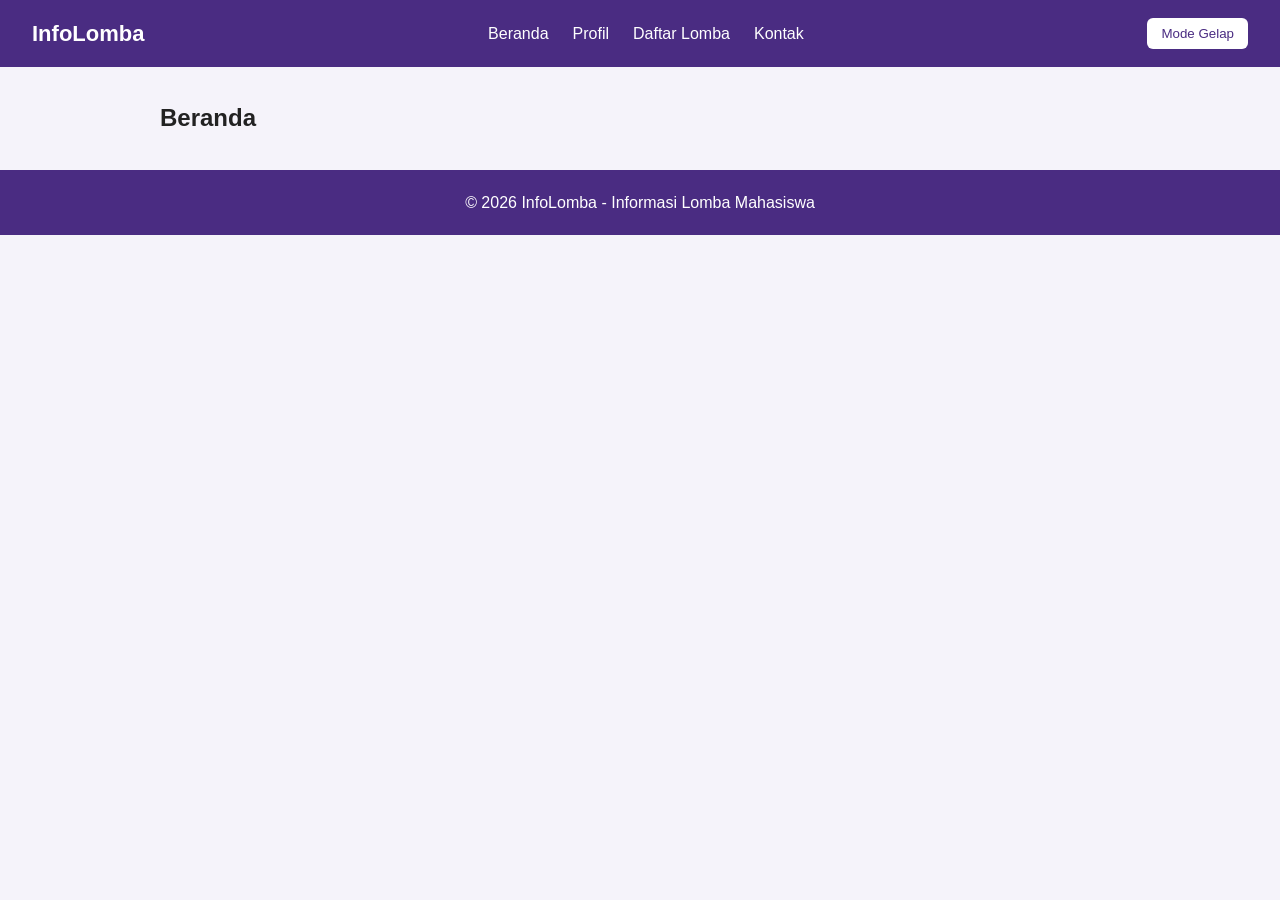
==== kegiatan.html @ 18b2b077 "Membuat kerangka project InfoLomba 4 halaman" ====
<!doctype html>
<html lang="id">
<head>
    <meta charset="UTF-8" />
    <meta name="viewport" content="width=device-width, initial-scale=1.0" />
    <title>Beranda | InfoLomba</title>
    <link rel="stylesheet" href="css/style.css" />
</head>
<body>
    <!-- Navbar -->
    <header class="navbar">
        <h1 class="logo">InfoLomba</h1>
        <nav>
            <ul class="menu">
                <li><a href="index.html">Beranda</a></li>
                <li><a href="profil.html">Profil</a></li>
                <li><a href="kegiatan.html">Daftar Lomba</a></li>
                <li><a href="kontak.html">Kontak</a></li>
            </ul>
        </nav>
        <button id="tombol-tema" type="button">Mode Gelap</button>
    </header>
    <!-- Konten utama -->
    <main>
        <h2>Beranda</h2>
        <!-- Isi halaman dikerjakan oleh anggota yang bertugas -->
    </main>
    <!-- Footer -->
    <footer>
        <p>&copy; 2026 InfoLomba - Informasi Lomba Mahasiswa</p>
    </footer>
    <script src="js/script.js"></script>
</body>
</html>
---- css/style.css ----
* { margin: 0; padding: 0; box-sizing: border-box; }
body {
    font-family: Arial, sans-serif;
    color: #222;
    background-color: #f5f3fa;
    line-height: 1.6;
}
/* ===== BAGIAN UMUM (Ketua) ===== */
.navbar {
    display: flex;
    justify-content: space-between;
    align-items: center;
    flex-wrap: wrap;
    gap: 12px;
    padding: 16px 32px;
    background-color: #4a2c82;
    color: white;
}
.logo { font-size: 22px; }
.menu { display: flex; gap: 24px; list-style: none; }
.menu a { color: white; text-decoration: none; }
.menu a:hover { text-decoration: underline; }
#tombol-tema {
    padding: 8px 14px;
    border: none;
    border-radius: 6px;
    background-color: white;
    color: #4a2c82;
    cursor: pointer;
}
main { max-width: 1000px; margin: 0 auto; padding: 32px 20px; }
.grid-card {
    display: grid;
    grid-template-columns: repeat(auto-fit, minmax(240px, 1fr));
    gap: 20px;
}
.card {
    background-color: white;
    border: 1px solid #ccc;
    border-radius: 8px;
    padding: 20px;
}
.card img { width: 100%; border-radius: 6px; margin-bottom: 10px; }
.card h3 { margin-bottom: 8px; }
.judul-seksi { margin: 28px 0 16px; }
footer {
    padding: 20px 32px;
    text-align: center;
    background-color: #4a2c82;
    color: white;
}
/* Mode gelap (dipasang oleh JavaScript) */
body.gelap { background-color: #14111c; color: #e8e8e8; }
body.gelap .card { background-color: #221d33; border-color: #3d3458; }
@media (max-width: 600px) {
    .navbar { flex-direction: column; }
    .menu { gap: 14px; flex-wrap: wrap; justify-content: center; }
}
/* ===== BAGIAN MAHASISWA 2 (Beranda) ===== */
/* ===== BAGIAN MAHASISWA 3 (Profil dan Daftar Lomba) ===== */
/* ===== BAGIAN MAHASISWA 4 (Kontak) ===== */
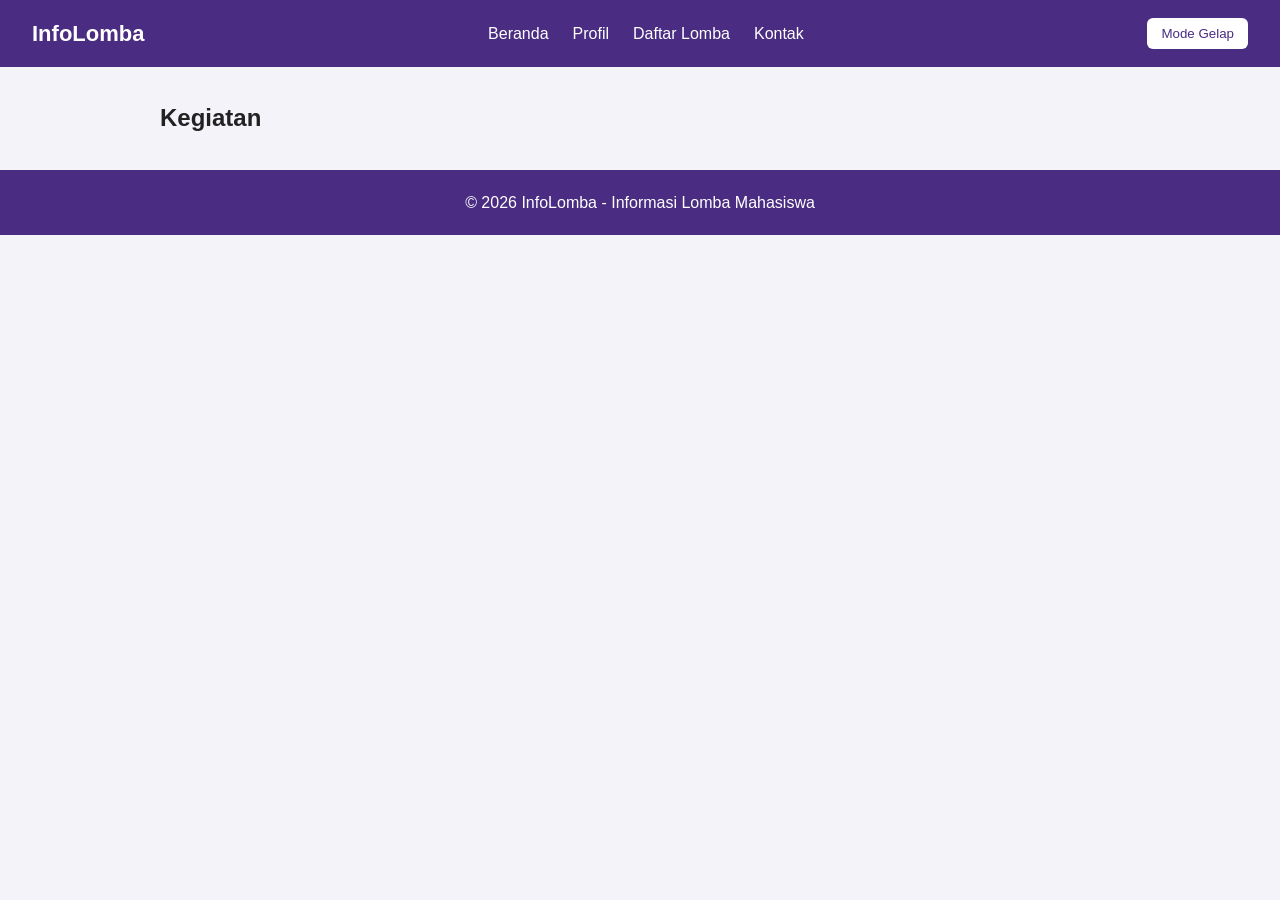
==== commit c1f56134: "Membuat kerangka project InfoLomba 4 halaman" ====
--- a/kegiatan.html
+++ b/kegiatan.html
@@ -3,7 +3,7 @@
 <head>
     <meta charset="UTF-8" />
     <meta name="viewport" content="width=device-width, initial-scale=1.0" />
-    <title>Beranda | InfoLomba</title>
+    <title>Kegiatan | InfoLomba</title>
     <link rel="stylesheet" href="css/style.css" />
 </head>
 <body>
@@ -22,7 +22,7 @@
     </header>
     <!-- Konten utama -->
     <main>
-        <h2>Beranda</h2>
+        <h2>Kegiatan</h2>
         <!-- Isi halaman dikerjakan oleh anggota yang bertugas -->
     </main>
     <!-- Footer -->
--- a/css/style.css
+++ b/css/style.css
@@ -57,5 +57,5 @@
     .menu { gap: 14px; flex-wrap: wrap; justify-content: center; }
 }
 /* ===== BAGIAN MAHASISWA 2 (Beranda) ===== */
-/* ===== BAGIAN MAHASISWA 3 (Profil dan Daftar Lomba) ===== */
+/* ===== BAGIAN MAHASISWA 3 (Profil dan Kegiatan) ===== */
 /* ===== BAGIAN MAHASISWA 4 (Kontak) ===== */
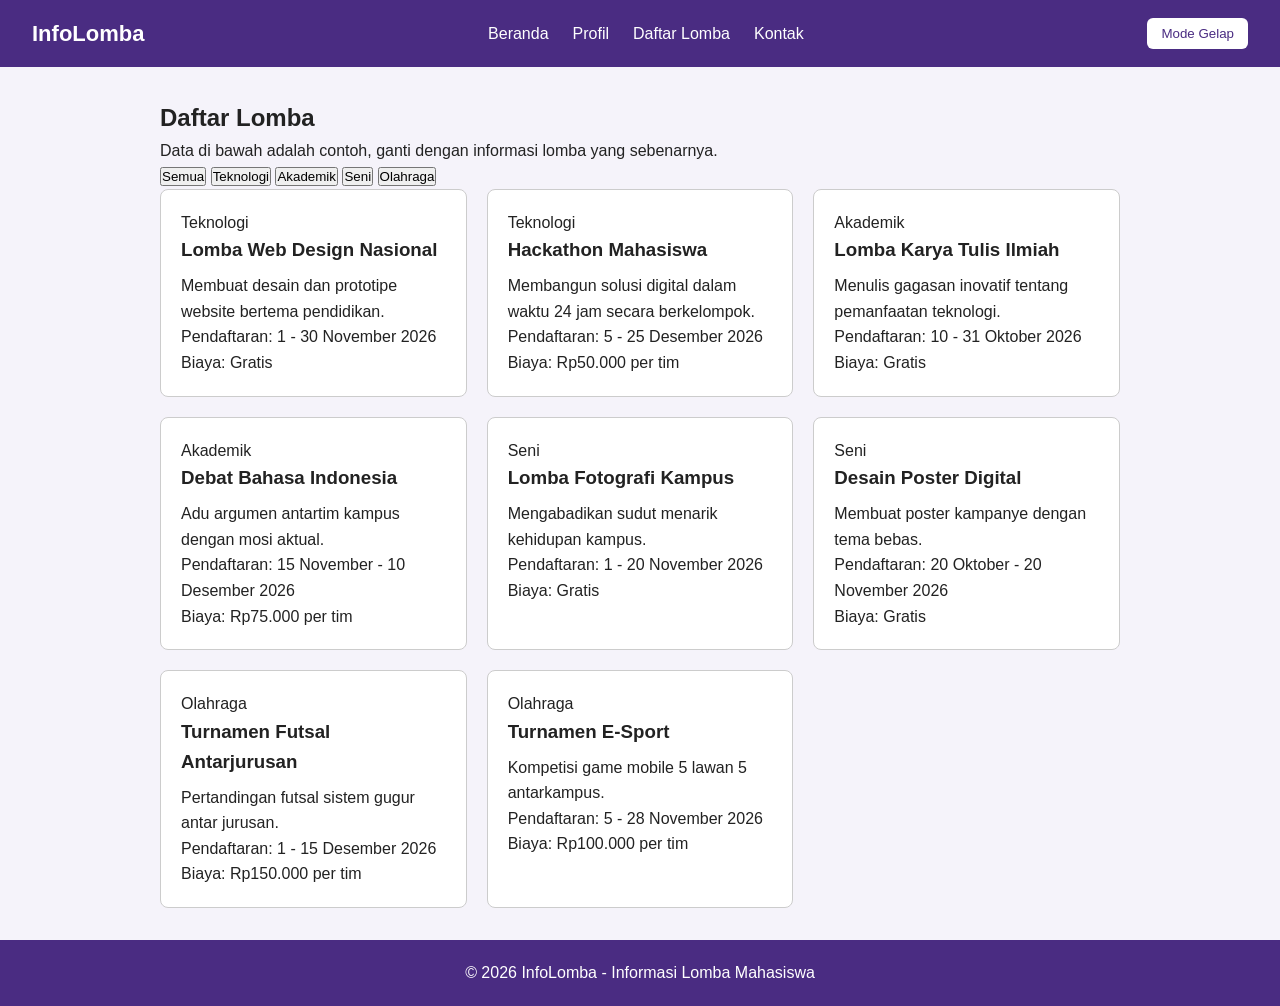
==== commit cb620dd0: "Membuat halaman daftar lomba" ====
--- a/kegiatan.html
+++ b/kegiatan.html
@@ -3,7 +3,7 @@
 <head>
     <meta charset="UTF-8" />
     <meta name="viewport" content="width=device-width, initial-scale=1.0" />
-    <title>Kegiatan | InfoLomba</title>
+    <title>Daftar Lomba | InfoLomba</title>
     <link rel="stylesheet" href="css/style.css" />
 </head>
 <body>
@@ -22,8 +22,73 @@
     </header>
     <!-- Konten utama -->
     <main>
-        <h2>Kegiatan</h2>
-        <!-- Isi halaman dikerjakan oleh anggota yang bertugas -->
+      <h2>Daftar Lomba</h2>
+      <p>Data di bawah adalah contoh, ganti dengan informasi lomba yang sebenarnya.</p>
+      <div class="filter">
+        <button type="button" class="tombol-filter aktif" data-kategori="semua">Semua</button>
+        <button type="button" class="tombol-filter" data-kategori="teknologi">Teknologi</button>
+        <button type="button" class="tombol-filter" data-kategori="akademik">Akademik</button>
+        <button type="button" class="tombol-filter" data-kategori="seni">Seni</button>
+        <button type="button" class="tombol-filter" data-kategori="olahraga">Olahraga</button>
+      </div>
+      <div class="grid-card">
+        <article class="card lomba" data-kategori="teknologi">
+          <span class="label">Teknologi</span>
+          <h3>Lomba Web Design Nasional</h3>
+          <p>Membuat desain dan prototipe website bertema pendidikan.</p>
+          <p class="info">Pendaftaran: 1 - 30 November 2026</p>
+          <p class="info">Biaya: Gratis</p>
+        </article>
+        <article class="card lomba" data-kategori="teknologi">
+          <span class="label">Teknologi</span>
+          <h3>Hackathon Mahasiswa</h3>
+          <p>Membangun solusi digital dalam waktu 24 jam secara berkelompok.</p>
+          <p class="info">Pendaftaran: 5 - 25 Desember 2026</p>
+          <p class="info">Biaya: Rp50.000 per tim</p>
+        </article>
+        <article class="card lomba" data-kategori="akademik">
+          <span class="label">Akademik</span>
+          <h3>Lomba Karya Tulis Ilmiah</h3>
+          <p>Menulis gagasan inovatif tentang pemanfaatan teknologi.</p>
+          <p class="info">Pendaftaran: 10 - 31 Oktober 2026</p>
+          <p class="info">Biaya: Gratis</p>
+        </article>
+        <article class="card lomba" data-kategori="akademik">
+          <span class="label">Akademik</span>
+          <h3>Debat Bahasa Indonesia</h3>
+          <p>Adu argumen antartim kampus dengan mosi aktual.</p>
+          <p class="info">Pendaftaran: 15 November - 10 Desember 2026</p>
+          <p class="info">Biaya: Rp75.000 per tim</p>
+        </article>
+        <article class="card lomba" data-kategori="seni">
+          <span class="label">Seni</span>
+          <h3>Lomba Fotografi Kampus</h3>
+          <p>Mengabadikan sudut menarik kehidupan kampus.</p>
+          <p class="info">Pendaftaran: 1 - 20 November 2026</p>
+          <p class="info">Biaya: Gratis</p>
+        </article>
+        <article class="card lomba" data-kategori="seni">
+          <span class="label">Seni</span>
+          <h3>Desain Poster Digital</h3>
+          <p>Membuat poster kampanye dengan tema bebas.</p>
+          <p class="info">Pendaftaran: 20 Oktober - 20 November 2026</p>
+          <p class="info">Biaya: Gratis</p>
+        </article>
+        <article class="card lomba" data-kategori="olahraga">
+          <span class="label">Olahraga</span>
+          <h3>Turnamen Futsal Antarjurusan</h3>
+          <p>Pertandingan futsal sistem gugur antar jurusan.</p>
+          <p class="info">Pendaftaran: 1 - 15 Desember 2026</p>
+          <p class="info">Biaya: Rp150.000 per tim</p>
+        </article>
+        <article class="card lomba" data-kategori="olahraga">
+          <span class="label">Olahraga</span>
+          <h3>Turnamen E-Sport</h3>
+          <p>Kompetisi game mobile 5 lawan 5 antarkampus.</p>
+          <p class="info">Pendaftaran: 5 - 28 November 2026</p>
+          <p class="info">Biaya: Rp100.000 per tim</p>
+        </article>
+      </div>
     </main>
     <!-- Footer -->
     <footer>
--- a/css/style.css
+++ b/css/style.css
@@ -15,6 +15,7 @@
     padding: 16px 32px;
     background-color: #4a2c82;
     color: white;
+    .card:hover { box-shadow: 0 4px 12px rgba(0, 0, 0, 0.15); }
 }
 .logo { font-size: 22px; }
 .menu { display: flex; gap: 24px; list-style: none; }
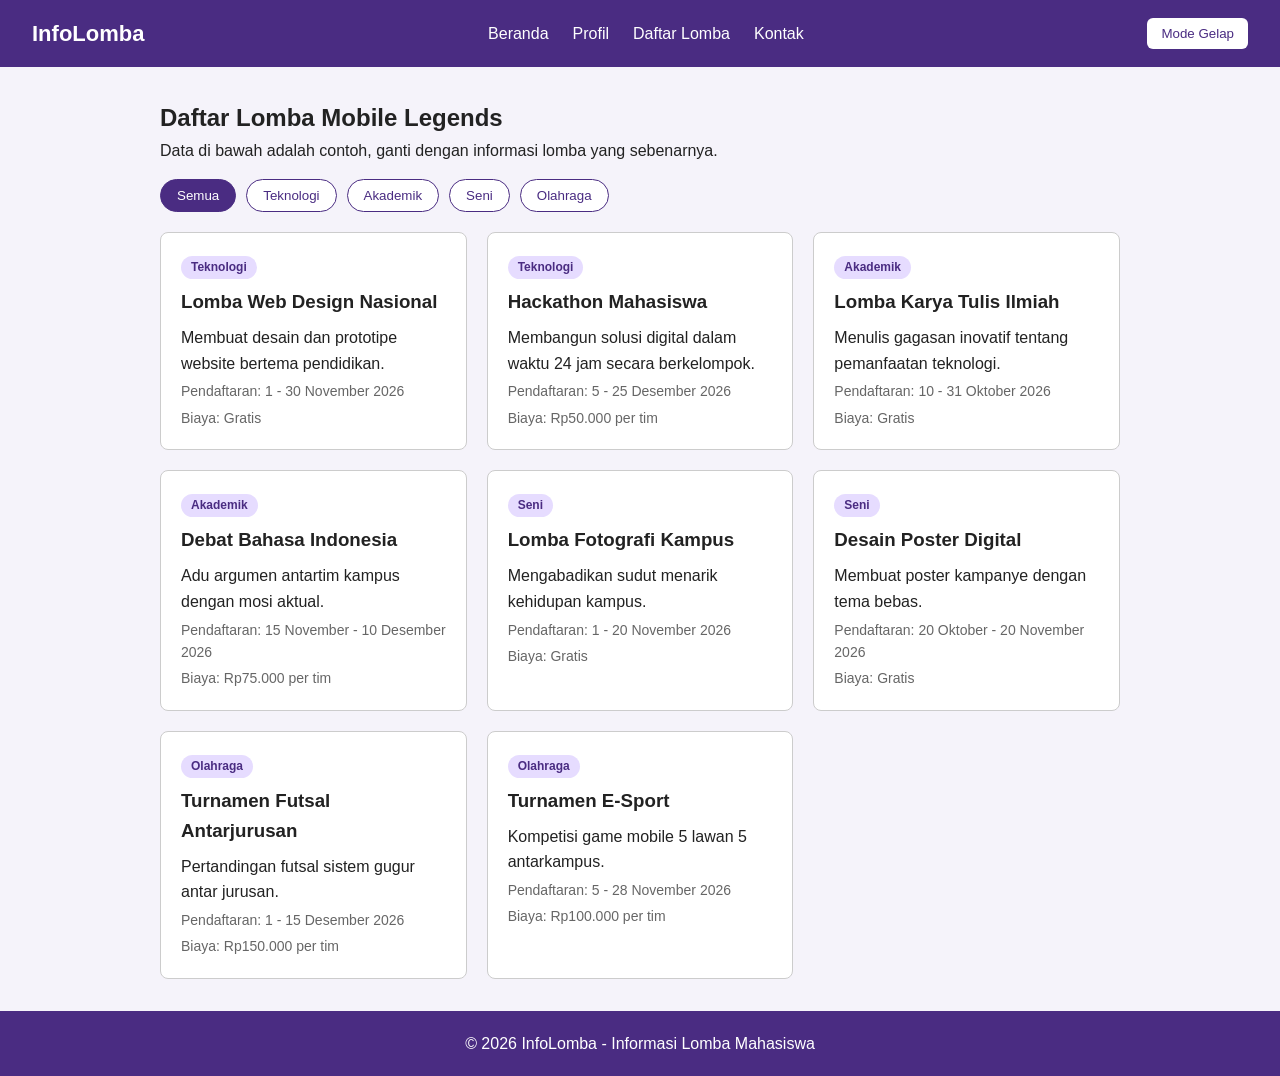
==== commit d61a8ae8: "Update" ====
--- a/kegiatan.html
+++ b/kegiatan.html
@@ -22,7 +22,7 @@
     </header>
     <!-- Konten utama -->
     <main>
-      <h2>Daftar Lomba</h2>
+      <h2>Daftar Lomba Mobile Legends</h2>
       <p>Data di bawah adalah contoh, ganti dengan informasi lomba yang sebenarnya.</p>
       <div class="filter">
         <button type="button" class="tombol-filter aktif" data-kategori="semua">Semua</button>
--- a/css/style.css
+++ b/css/style.css
@@ -57,6 +57,118 @@
     .navbar { flex-direction: column; }
     .menu { gap: 14px; flex-wrap: wrap; justify-content: center; }
 }
+
 /* ===== BAGIAN MAHASISWA 2 (Beranda) ===== */
+.hero {
+  text-align: center;
+  padding: 56px 20px;
+  border-radius: 10px;
+  background-color: #6a3fc4;
+  color: white;
+}
+.hero h2 { font-size: 30px; margin: 6px 0 10px; }
+.hero p { margin-bottom: 14px; }
+.tombol-hero {
+  display: inline-block;
+  padding: 10px 20px;
+  border-radius: 6px;
+  background-color: white;
+  color: #4a2c82;
+  text-decoration: none;
+  font-weight: bold;
+}
+
 /* ===== BAGIAN MAHASISWA 3 (Profil dan Kegiatan) ===== */
+.blok-profil {
+  background-color: white;
+  border: 1px solid #ccc;
+  border-radius: 8px;
+  padding: 20px;
+  margin-top: 16px;
+}
+.blok-profil h3 { 
+  margin-bottom: 8px; 
+  color: #4a2c82; 
+}
+.blok-profil ul { 
+  padding-left: 20px; 
+}
+.info { 
+  margin-top: 4px; 
+  font-size: 14px; 
+  color: #666; 
+}
+.filter { 
+  display: flex; 
+  flex-wrap: wrap; 
+  gap: 10px; 
+  margin: 16px 0 20px; 
+}
+.tombol-filter {
+  padding: 8px 16px;
+  border: 1px solid #4a2c82;
+  border-radius: 20px;
+  background-color: white;
+  color: #4a2c82;
+  cursor: pointer;
+}
+.tombol-filter.aktif { 
+  background-color: #4a2c82; 
+  color: white; 
+}
+.label {
+  display: inline-block;
+  margin-bottom: 8px;
+  padding: 2px 10px;
+  border-radius: 12px;
+  background-color: #e6dcff;
+  color: #4a2c82;
+  font-size: 12px;
+  font-weight: bold;
+}
+/* Mode gelap bagian ini */
+body.gelap .blok-profil { 
+  background-color: #221d33; 
+  border-color: #3d3458; 
+}
+body.gelap .blok-profil h3 { 
+  color: #c3a9ff; 
+}
+body.gelap .info { 
+  color: #b4abc9; 
+}
+body.gelap .tombol-filter { 
+  background-color: #221d33; 
+  color: #e8e8e8; 
+  border-color: #3d3458; 
+}
+body.gelap .tombol-filter.aktif { 
+  background-color: #7c4dff; 
+  color: white; 
+}
 /* ===== BAGIAN MAHASISWA 4 (Kontak) ===== */
+.info-kontak {
+    margin: 16px 0 28px;
+}
+.form-kontak {
+    display: flex;
+    flex-direction: column;
+    gap: 8px;
+    max-width: 500px;
+}
+.form-kontak input,
+.form-kontak textarea {
+    padding: 10px;
+    border: 1px solid #aaa;
+    border-radius: 6px;
+    font-family: inherit;
+}
+.form-kontak button {
+    padding: 10px;
+    border: none;
+    border-radius: 6px;
+    background-color: #4a2c82;
+    color: white;
+    cursor: pointer;
+}
+#status-form { font-weight: bold; }
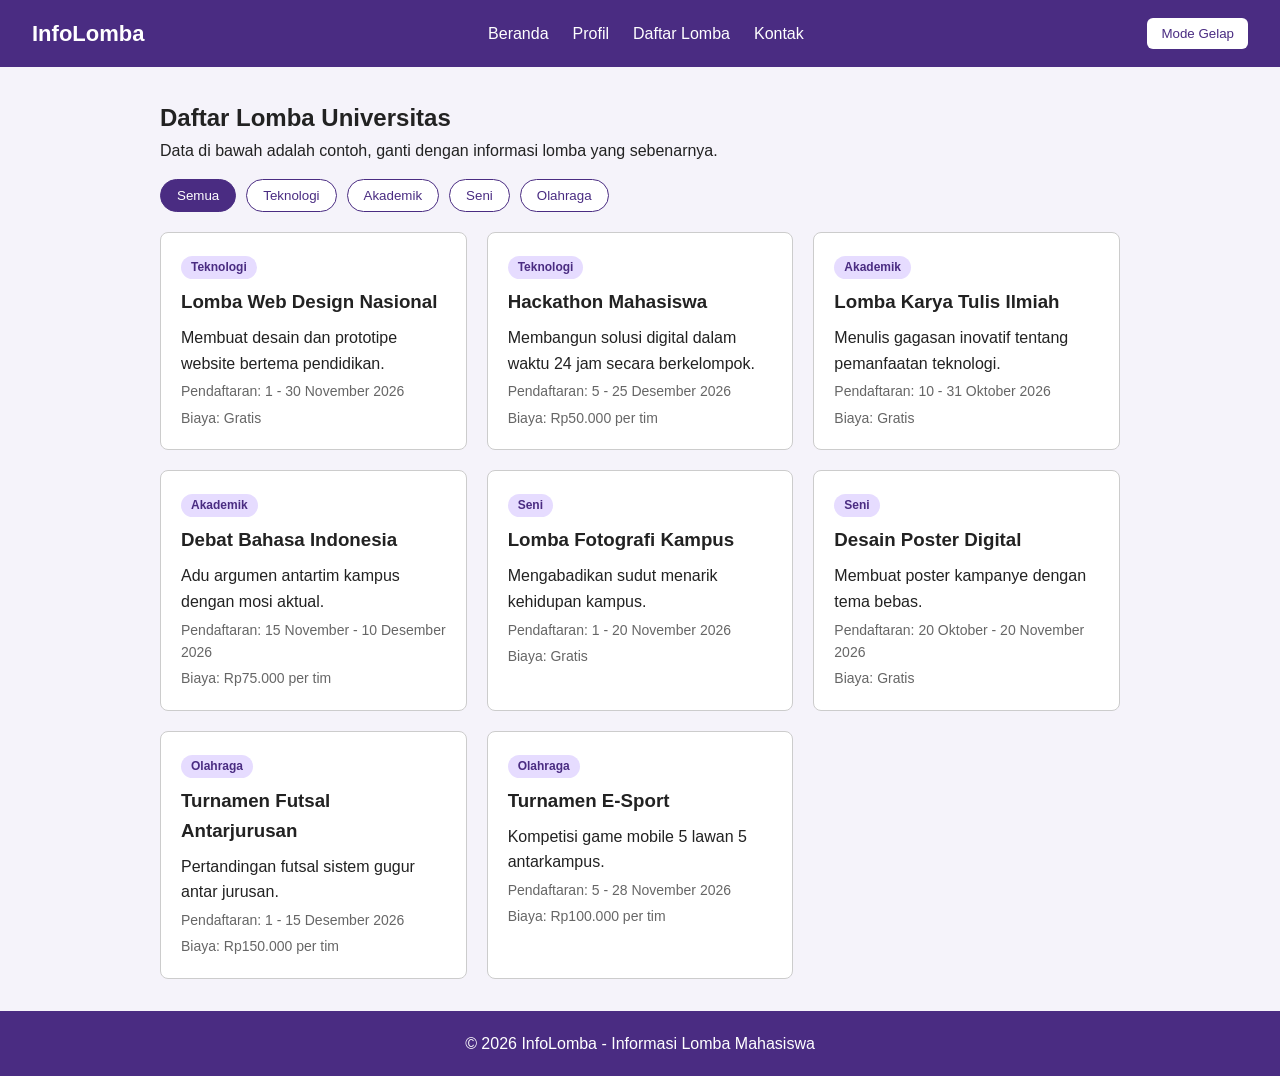
==== commit 71e1fa10: "Menambahkan h2 daftar lomba universitas" ====
--- a/kegiatan.html
+++ b/kegiatan.html
@@ -22,7 +22,7 @@
     </header>
     <!-- Konten utama -->
     <main>
-      <h2>Daftar Lomba Mobile Legends</h2>
+      <h2>Daftar Lomba Universitas</h2>
       <p>Data di bawah adalah contoh, ganti dengan informasi lomba yang sebenarnya.</p>
       <div class="filter">
         <button type="button" class="tombol-filter aktif" data-kategori="semua">Semua</button>
